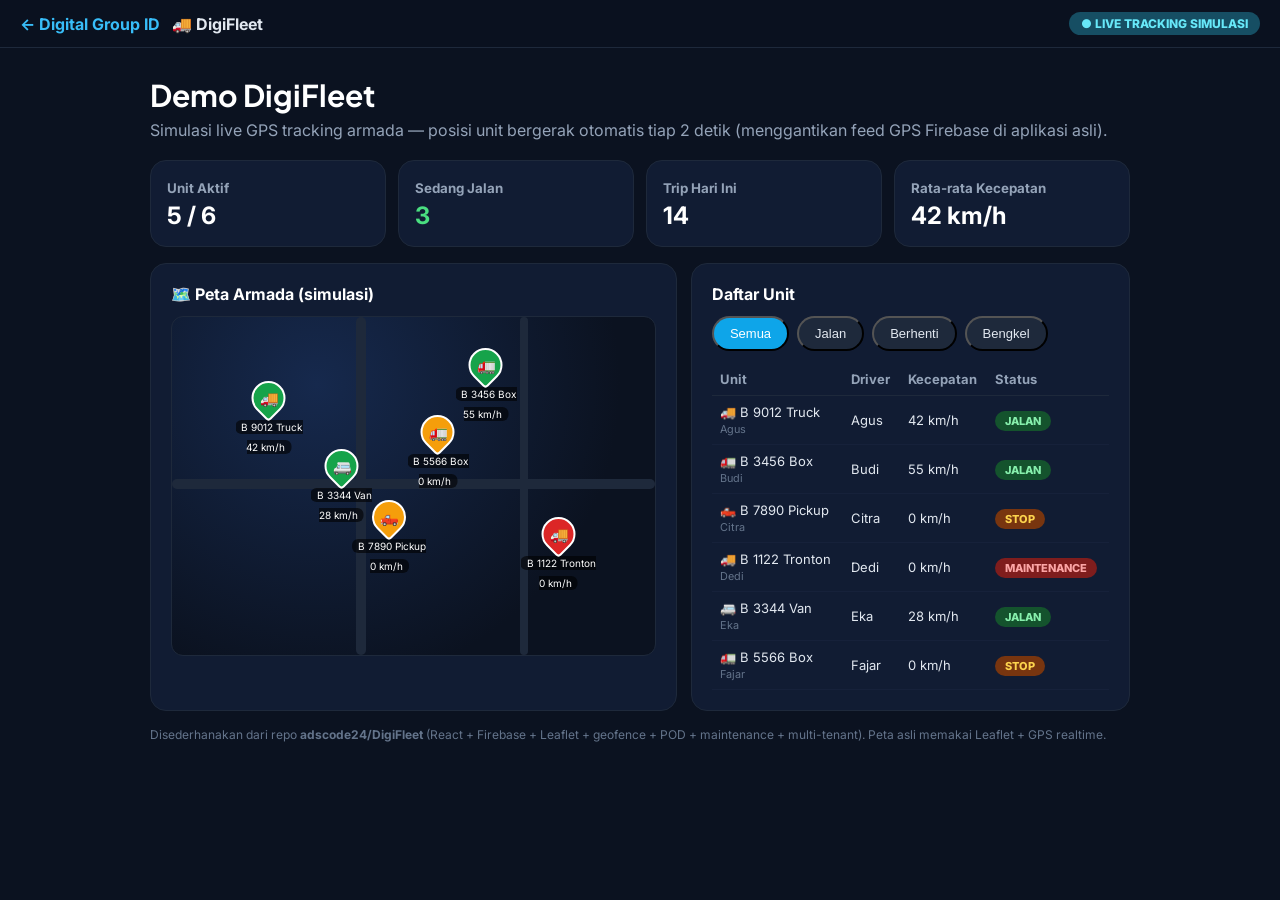
==== demo/digifleet.html @ 6dc24df2 "Tambah 4 halaman live demo: DigiNote, DigiLearn, DigiFuel, DigiFleet" ====
<!DOCTYPE html>
<html lang="id">
<head>
<meta charset="UTF-8"><meta name="viewport" content="width=device-width, initial-scale=1.0">
<title>Demo DigiFleet — Digital Group ID</title>
<link href="https://fonts.googleapis.com/css2?family=Inter:wght@400;600;700;800&family=Plus+Jakarta+Sans:wght@700;800&display=swap" rel="stylesheet">
<style>
*{margin:0;padding:0;box-sizing:border-box}body{font-family:Inter,system-ui,sans-serif;background:#0B1220;color:#E2E8F0;min-height:100vh}
.top{position:sticky;top:0;background:rgba(11,18,32,.9);backdrop-filter:blur(10px);border-bottom:1px solid #1E293B;padding:12px 20px;display:flex;gap:12px;align-items:center;z-index:10}
.top a{color:#38BDF8;font-weight:700;text-decoration:none}.pill{margin-left:auto;background:#164E63;color:#67E8F9;font-size:12px;font-weight:800;padding:4px 12px;border-radius:99px;animation:blink 2s infinite}
@keyframes blink{50%{opacity:.6}}
.wrap{max-width:1020px;margin:0 auto;padding:28px 20px 60px}
h1{font-family:'Plus Jakarta Sans';font-size:30px;color:#fff}.sub{color:#94A3B8;margin:6px 0 20px}
.cards{display:grid;grid-template-columns:repeat(4,1fr);gap:12px;margin-bottom:16px}
.card{background:#111C33;border:1px solid #1E293B;border-radius:16px;padding:16px}
.card small{color:#94A3B8;font-weight:700}.card strong{font-size:24px;display:block;margin-top:4px;color:#fff}
.grid{display:grid;grid-template-columns:1.2fr 1fr;gap:14px}
.panel{background:#111C33;border:1px solid #1E293B;border-radius:16px;padding:20px}
.panel h3{color:#fff;margin-bottom:12px;font-size:16px}
#map{position:relative;height:340px;background:radial-gradient(circle at 30% 20%,#16294d,#0B1220 70%);border-radius:12px;overflow:hidden;border:1px solid #1E293B}
.road{position:absolute;background:#1E293B;border-radius:99px}
.unit{position:absolute;transform:translate(-50%,-50%);transition:left 1.8s linear,top 1.8s linear;text-align:center}
.pin{width:34px;height:34px;border-radius:50% 50% 50% 4px;transform:rotate(-45deg);display:grid;place-items:center;font-size:15px;margin:0 auto;border:2px solid #fff}
.pin span{transform:rotate(45deg)}
.u-jalan .pin{background:#16A34A}.u-stop .pin{background:#F59E0B}.u-maintenance .pin{background:#DC2626}
.unit small{background:rgba(0,0,0,.6);border-radius:6px;padding:1px 6px;font-size:10px;color:#fff;white-space:nowrap}
table{width:100%;border-collapse:collapse;font-size:13px}
th{text-align:left;color:#94A3B8;padding:8px;border-bottom:1px solid #1E293B}td{padding:8px;border-bottom:1px solid #16213a}
.st{font-size:11px;font-weight:800;padding:3px 10px;border-radius:99px}
.jalan{background:#14532D;color:#86EFAC}.stop{background:#78350F;color:#FCD34D}.maintenance{background:#7F1D1D;color:#FCA5A5}
.filters{display:flex;gap:8px;margin-bottom:12px;flex-wrap:wrap}
.filters button{width:auto;padding:8px 16px;font-size:13px;background:#1E293B;color:#E2E8F0;border-radius:99px}
.filters button.on{background:#0EA5E9;color:#fff}
.note{margin-top:16px;font-size:12px;color:#64748B}
@media(max-width:760px){.cards{grid-template-columns:1fr 1fr}.grid{grid-template-columns:1fr}}
</style>
</head>
<body>
<div class="top"><a href="../index.html">← Digital Group ID</a><b>🚚 DigiFleet</b><span class="pill">● LIVE TRACKING SIMULASI</span></div>
<div class="wrap">
<h1>Demo DigiFleet</h1>
<p class="sub">Simulasi live GPS tracking armada — posisi unit bergerak otomatis tiap 2 detik (menggantikan feed GPS Firebase di aplikasi asli).</p>
<div class="cards">
<div class="card"><small>Unit Aktif</small><strong id="cAktif">—</strong></div>
<div class="card"><small>Sedang Jalan</small><strong id="cJalan" style="color:#4ADE80">—</strong></div>
<div class="card"><small>Trip Hari Ini</small><strong id="cTrip">—</strong></div>
<div class="card"><small>Rata-rata Kecepatan</small><strong id="cSpd">—</strong></div>
</div>
<div class="grid">
<div class="panel"><h3>🗺️ Peta Armada (simulasi)</h3><div id="map"></div></div>
<div class="panel"><h3>Daftar Unit</h3>
<div class="filters"><button class="on" onclick="filter('all',this)">Semua</button><button onclick="filter('jalan',this)">Jalan</button><button onclick="filter('stop',this)">Berhenti</button><button onclick="filter('maintenance',this)">Bengkel</button></div>
<table><thead><tr><th>Unit</th><th>Driver</th><th>Kecepatan</th><th>Status</th></tr></thead><tbody id="tb"></tbody></table></div>
</div>
<p class="note">Disederhanakan dari repo <b>adscode24/DigiFleet</b> (React + Firebase + Leaflet + geofence + POD + maintenance + multi-tenant). Peta asli memakai Leaflet + GPS realtime.</p>
</div>
<script>
let F='all';
let units=[
 {n:'B 9012 Truck',d:'Agus',x:20,y:30,spd:42,st:'jalan',e:'🚚'},
 {n:'B 3456 Box',d:'Budi',x:65,y:20,spd:55,st:'jalan',e:'🚛'},
 {n:'B 7890 Pickup',d:'Citra',x:45,y:65,spd:0,st:'stop',e:'🛻'},
 {n:'B 1122 Tronton',d:'Dedi',x:80,y:70,spd:0,st:'maintenance',e:'🚚'},
 {n:'B 3344 Van',d:'Eka',x:35,y:50,spd:28,st:'jalan',e:'🚐'},
 {n:'B 5566 Box',d:'Fajar',x:55,y:40,spd:0,st:'stop',e:'🚛'}];
const map=document.getElementById('map');
map.innerHTML='<div class="road" style="left:0;right:0;top:48%;height:10px"></div><div class="road" style="top:0;bottom:0;left:38%;width:10px"></div><div class="road" style="top:0;bottom:0;left:72%;width:8px"></div>'+map.innerHTML;
function draw(){
 map.querySelectorAll('.unit').forEach(e=>e.remove());
 units.filter(u=>F==='all'||u.st===F).forEach(u=>{
  const d=document.createElement('div');d.className='unit u-'+u.st;d.style.left=u.x+'%';d.style.top=u.y+'%';
  d.innerHTML=`<div class="pin"><span>${u.e}</span></div><small>${u.n}<br>${u.spd} km/h</small>`;map.appendChild(d);});
 document.getElementById('tb').innerHTML=units.filter(u=>F==='all'||u.st===F).map(u=>`<tr><td>${u.e} ${u.n}<br><small style="color:#64748B">${u.d}</small></td><td>${u.d}</td><td>${u.spd} km/h</td><td><span class="st ${u.st}">${u.st.toUpperCase()}</span></td></tr>`).join('');
 document.getElementById('cAktif').textContent=units.filter(u=>u.st!=='maintenance').length+' / '+units.length;
 document.getElementById('cJalan').textContent=units.filter(u=>u.st==='jalan').length;
 document.getElementById('cTrip').textContent=14+Math.floor(Math.random()*3);
 const j=units.filter(u=>u.st==='jalan');
 document.getElementById('cSpd').textContent=j.length?Math.round(j.reduce((a,b)=>a+b.spd,0)/j.length)+' km/h':'—';
}
function filter(f,btn){F=f;document.querySelectorAll('.filters button').forEach(b=>b.classList.remove('on'));btn.classList.add('on');draw();}
setInterval(()=>{units.forEach(u=>{if(u.st==='jalan'){u.x=Math.min(95,Math.max(5,u.x+(Math.random()*8-4)));u.y=Math.min(92,Math.max(8,u.y+(Math.random()*8-4)));u.spd=Math.max(15,Math.min(80,u.spd+Math.round(Math.random()*10-5)));}});draw();},2000);
draw();
</script>
</body>
</html>
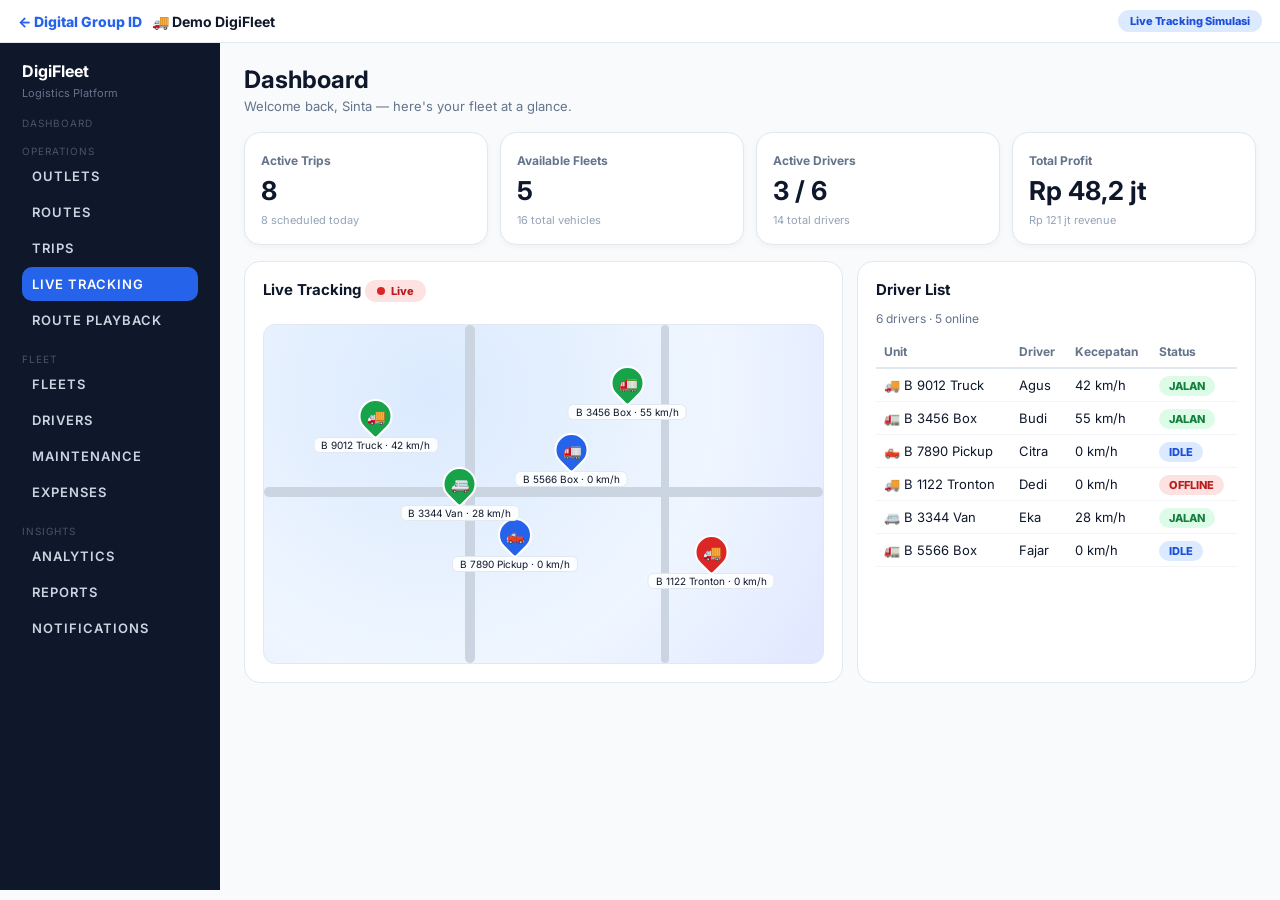
==== commit db8b3c65: "Demo pages: mirip UI asli app (phone frame / TMS layout)" ====
--- a/demo/digifleet.html
+++ b/demo/digifleet.html
@@ -3,81 +3,109 @@
 <head>
 <meta charset="UTF-8"><meta name="viewport" content="width=device-width, initial-scale=1.0">
 <title>Demo DigiFleet — Digital Group ID</title>
-<link href="https://fonts.googleapis.com/css2?family=Inter:wght@400;600;700;800&family=Plus+Jakarta+Sans:wght@700;800&display=swap" rel="stylesheet">
+<link href="https://fonts.googleapis.com/css2?family=Inter:wght@400;600;700;800&display=swap" rel="stylesheet">
 <style>
-*{margin:0;padding:0;box-sizing:border-box}body{font-family:Inter,system-ui,sans-serif;background:#0B1220;color:#E2E8F0;min-height:100vh}
-.top{position:sticky;top:0;background:rgba(11,18,32,.9);backdrop-filter:blur(10px);border-bottom:1px solid #1E293B;padding:12px 20px;display:flex;gap:12px;align-items:center;z-index:10}
-.top a{color:#38BDF8;font-weight:700;text-decoration:none}.pill{margin-left:auto;background:#164E63;color:#67E8F9;font-size:12px;font-weight:800;padding:4px 12px;border-radius:99px;animation:blink 2s infinite}
-@keyframes blink{50%{opacity:.6}}
-.wrap{max-width:1020px;margin:0 auto;padding:28px 20px 60px}
-h1{font-family:'Plus Jakarta Sans';font-size:30px;color:#fff}.sub{color:#94A3B8;margin:6px 0 20px}
-.cards{display:grid;grid-template-columns:repeat(4,1fr);gap:12px;margin-bottom:16px}
-.card{background:#111C33;border:1px solid #1E293B;border-radius:16px;padding:16px}
-.card small{color:#94A3B8;font-weight:700}.card strong{font-size:24px;display:block;margin-top:4px;color:#fff}
-.grid{display:grid;grid-template-columns:1.2fr 1fr;gap:14px}
-.panel{background:#111C33;border:1px solid #1E293B;border-radius:16px;padding:20px}
-.panel h3{color:#fff;margin-bottom:12px;font-size:16px}
-#map{position:relative;height:340px;background:radial-gradient(circle at 30% 20%,#16294d,#0B1220 70%);border-radius:12px;overflow:hidden;border:1px solid #1E293B}
-.road{position:absolute;background:#1E293B;border-radius:99px}
-.unit{position:absolute;transform:translate(-50%,-50%);transition:left 1.8s linear,top 1.8s linear;text-align:center}
-.pin{width:34px;height:34px;border-radius:50% 50% 50% 4px;transform:rotate(-45deg);display:grid;place-items:center;font-size:15px;margin:0 auto;border:2px solid #fff}
+*{margin:0;padding:0;box-sizing:border-box}
+body{font-family:Inter,system-ui,sans-serif;background:#f8fafc;color:#0f172a;min-height:100vh}
+.top{position:sticky;top:0;z-index:50;background:rgba(255,255,255,.9);backdrop-filter:blur(10px);border-bottom:1px solid #e2e8f0;padding:10px 18px;display:flex;gap:10px;align-items:center;font-size:14px}
+.top a{color:#2563eb;font-weight:800;text-decoration:none}.pill{margin-left:auto;background:#DBEAFE;color:#1d4ed8;font-size:11px;font-weight:800;padding:4px 12px;border-radius:99px;animation:bl 2s infinite}
+@keyframes bl{50%{opacity:.5}}
+.app{display:grid;grid-template-columns:220px 1fr;min-height:calc(100vh - 53px)}
+.side{background:#0f172a;color:#cbd5e1;padding:18px 12px}
+.side h2{color:#fff;font-size:16px;padding:0 10px}
+.side small{color:#64748b;font-size:11px;padding:0 10px}
+.nav-g{margin-top:16px;font-size:10px;letter-spacing:.1em;text-transform:uppercase;color:#475569;padding:0 10px}
+.nav-g a{display:block;padding:9px 10px;border-radius:10px;color:#cbd5e1;text-decoration:none;font-size:13px;font-weight:600;margin:2px 0}
+.nav-g a.on{background:#2563eb;color:#fff}
+.main{padding:22px 24px}
+.main h1{font-size:24px}
+.main .sub{color:#64748b;font-size:13px;margin:4px 0 18px}
+.stats{display:grid;grid-template-columns:repeat(4,1fr);gap:12px;margin-bottom:16px}
+.stat{background:#fff;border:1px solid #e2e8f0;border-radius:16px;padding:16px;box-shadow:0 2px 6px rgba(0,0,0,.04)}
+.stat small{color:#64748b;font-weight:700;font-size:12px}
+.stat strong{display:block;font-size:26px;margin:6px 0 2px}
+.stat span{font-size:11px;color:#94a3b8}
+.grid{display:grid;grid-template-columns:1.5fr 1fr;gap:14px}
+.panel{background:#fff;border:1px solid #e2e8f0;border-radius:16px;padding:18px}
+.panel h3{font-size:15px;margin-bottom:12px}
+#map{position:relative;height:340px;border-radius:12px;overflow:hidden;background:radial-gradient(circle at 30% 20%,#dbeafe,#eff6ff 60%,#e0e7ff);border:1px solid #e2e8f0}
+.road{position:absolute;background:#cbd5e1;border-radius:99px}
+.unit{position:absolute;transform:translate(-50%,-50%);transition:left 1.8s linear,top 1.8s linear;text-align:center;z-index:2}
+.pin{width:34px;height:34px;border-radius:50% 50% 50% 4px;transform:rotate(-45deg);display:grid;place-items:center;margin:0 auto;border:2px solid #fff;font-size:15px}
 .pin span{transform:rotate(45deg)}
-.u-jalan .pin{background:#16A34A}.u-stop .pin{background:#F59E0B}.u-maintenance .pin{background:#DC2626}
-.unit small{background:rgba(0,0,0,.6);border-radius:6px;padding:1px 6px;font-size:10px;color:#fff;white-space:nowrap}
+.u-jalan .pin{background:#16a34a}.u-idle .pin{background:#2563eb}.u-offline .pin{background:#dc2626}
+.unit small{background:rgba(255,255,255,.9);border:1px solid #e2e8f0;border-radius:6px;padding:1px 7px;font-size:10px;white-space:nowrap;display:inline-block;margin-top:3px}
 table{width:100%;border-collapse:collapse;font-size:13px}
-th{text-align:left;color:#94A3B8;padding:8px;border-bottom:1px solid #1E293B}td{padding:8px;border-bottom:1px solid #16213a}
+th{text-align:left;color:#64748b;padding:8px;border-bottom:2px solid #e2e8f0;font-size:12px}td{padding:8px;border-bottom:1px solid #f1f5f9}
 .st{font-size:11px;font-weight:800;padding:3px 10px;border-radius:99px}
-.jalan{background:#14532D;color:#86EFAC}.stop{background:#78350F;color:#FCD34D}.maintenance{background:#7F1D1D;color:#FCA5A5}
-.filters{display:flex;gap:8px;margin-bottom:12px;flex-wrap:wrap}
-.filters button{width:auto;padding:8px 16px;font-size:13px;background:#1E293B;color:#E2E8F0;border-radius:99px}
-.filters button.on{background:#0EA5E9;color:#fff}
-.note{margin-top:16px;font-size:12px;color:#64748B}
-@media(max-width:760px){.cards{grid-template-columns:1fr 1fr}.grid{grid-template-columns:1fr}}
+.jalan{background:#DCFCE7;color:#15803D}.idle{background:#DBEAFE;color:#1d4ed8}.offline{background:#FEE2E2;color:#B91C1C}
+.blive{display:inline-flex;align-items:center;gap:6px;background:#FEE2E2;color:#B91C1C;font-size:11px;font-weight:800;padding:4px 12px;border-radius:99px;margin-bottom:10px}
+.blive i{width:8px;height:8px;border-radius:50%;background:#DC2626;animation:bl 1.4s infinite}
+@media(max-width:900px){.app{grid-template-columns:1fr}.side{display:none}.stats{grid-template-columns:1fr 1fr}.grid{grid-template-columns:1fr}}
 </style>
 </head>
 <body>
-<div class="top"><a href="../index.html">← Digital Group ID</a><b>🚚 DigiFleet</b><span class="pill">● LIVE TRACKING SIMULASI</span></div>
-<div class="wrap">
-<h1>Demo DigiFleet</h1>
-<p class="sub">Simulasi live GPS tracking armada — posisi unit bergerak otomatis tiap 2 detik (menggantikan feed GPS Firebase di aplikasi asli).</p>
-<div class="cards">
-<div class="card"><small>Unit Aktif</small><strong id="cAktif">—</strong></div>
-<div class="card"><small>Sedang Jalan</small><strong id="cJalan" style="color:#4ADE80">—</strong></div>
-<div class="card"><small>Trip Hari Ini</small><strong id="cTrip">—</strong></div>
-<div class="card"><small>Rata-rata Kecepatan</small><strong id="cSpd">—</strong></div>
-</div>
-<div class="grid">
-<div class="panel"><h3>🗺️ Peta Armada (simulasi)</h3><div id="map"></div></div>
-<div class="panel"><h3>Daftar Unit</h3>
-<div class="filters"><button class="on" onclick="filter('all',this)">Semua</button><button onclick="filter('jalan',this)">Jalan</button><button onclick="filter('stop',this)">Berhenti</button><button onclick="filter('maintenance',this)">Bengkel</button></div>
-<table><thead><tr><th>Unit</th><th>Driver</th><th>Kecepatan</th><th>Status</th></tr></thead><tbody id="tb"></tbody></table></div>
-</div>
-<p class="note">Disederhanakan dari repo <b>adscode24/DigiFleet</b> (React + Firebase + Leaflet + geofence + POD + maintenance + multi-tenant). Peta asli memakai Leaflet + GPS realtime.</p>
+<div class="top"><a href="../index.html">← Digital Group ID</a><b>🚚 Demo DigiFleet</b><span class="pill">Live Tracking Simulasi</span></div>
+<div class="app">
+  <aside class="side">
+    <h2>DigiFleet</h2><small>Logistics Platform</small>
+    <div class="nav-g">Dashboard</div>
+    <div class="nav-g">Operations
+      <a>Outlets</a><a>Routes</a><a>Trips</a><a class="on">Live Tracking</a><a>Route Playback</a>
+    </div>
+    <div class="nav-g">Fleet
+      <a>Fleets</a><a>Drivers</a><a>Maintenance</a><a>Expenses</a>
+    </div>
+    <div class="nav-g">Insights
+      <a>Analytics</a><a>Reports</a><a>Notifications</a>
+    </div>
+  </aside>
+  <main class="main">
+    <h1>Dashboard</h1>
+    <p class="sub">Welcome back, Sinta — here's your fleet at a glance.</p>
+    <div class="stats">
+      <div class="stat"><small>Active Trips</small><strong id="cTrip">—</strong><span>8 scheduled today</span></div>
+      <div class="stat"><small>Available Fleets</small><strong id="cUnit">—</strong><span>16 total vehicles</span></div>
+      <div class="stat"><small>Active Drivers</small><strong id="cDriver">—</strong><span>14 total drivers</span></div>
+      <div class="stat"><small>Total Profit</small><strong>Rp 48,2 jt</strong><span>Rp 121 jt revenue</span></div>
+    </div>
+    <div class="grid">
+      <div class="panel">
+        <h3>Live Tracking <span class="blive"><i></i>Live</span></h3>
+        <div id="map">
+          <div class="road" style="left:0;right:0;top:48%;height:10px"></div>
+          <div class="road" style="top:0;bottom:0;left:36%;width:10px"></div>
+          <div class="road" style="top:0;bottom:0;left:71%;width:8px"></div>
+        </div>
+      </div>
+      <div class="panel">
+        <h3>Driver List</h3>
+        <p style="font-size:12px;color:#64748b;margin-bottom:10px" id="drvSub">—</p>
+        <table><thead><tr><th>Unit</th><th>Driver</th><th>Kecepatan</th><th>Status</th></tr></thead><tbody id="tb"></tbody></table>
+      </div>
+    </div>
+  </main>
 </div>
 <script>
-let F='all';
 let units=[
  {n:'B 9012 Truck',d:'Agus',x:20,y:30,spd:42,st:'jalan',e:'🚚'},
  {n:'B 3456 Box',d:'Budi',x:65,y:20,spd:55,st:'jalan',e:'🚛'},
- {n:'B 7890 Pickup',d:'Citra',x:45,y:65,spd:0,st:'stop',e:'🛻'},
- {n:'B 1122 Tronton',d:'Dedi',x:80,y:70,spd:0,st:'maintenance',e:'🚚'},
+ {n:'B 7890 Pickup',d:'Citra',x:45,y:65,spd:0,st:'idle',e:'🛻'},
+ {n:'B 1122 Tronton',d:'Dedi',x:80,y:70,spd:0,st:'offline',e:'🚚'},
  {n:'B 3344 Van',d:'Eka',x:35,y:50,spd:28,st:'jalan',e:'🚐'},
- {n:'B 5566 Box',d:'Fajar',x:55,y:40,spd:0,st:'stop',e:'🚛'}];
+ {n:'B 5566 Box',d:'Fajar',x:55,y:40,spd:0,st:'idle',e:'🚛'}];
 const map=document.getElementById('map');
-map.innerHTML='<div class="road" style="left:0;right:0;top:48%;height:10px"></div><div class="road" style="top:0;bottom:0;left:38%;width:10px"></div><div class="road" style="top:0;bottom:0;left:72%;width:8px"></div>'+map.innerHTML;
 function draw(){
  map.querySelectorAll('.unit').forEach(e=>e.remove());
- units.filter(u=>F==='all'||u.st===F).forEach(u=>{
+ units.forEach(u=>{
   const d=document.createElement('div');d.className='unit u-'+u.st;d.style.left=u.x+'%';d.style.top=u.y+'%';
-  d.innerHTML=`<div class="pin"><span>${u.e}</span></div><small>${u.n}<br>${u.spd} km/h</small>`;map.appendChild(d);});
- document.getElementById('tb').innerHTML=units.filter(u=>F==='all'||u.st===F).map(u=>`<tr><td>${u.e} ${u.n}<br><small style="color:#64748B">${u.d}</small></td><td>${u.d}</td><td>${u.spd} km/h</td><td><span class="st ${u.st}">${u.st.toUpperCase()}</span></td></tr>`).join('');
- document.getElementById('cAktif').textContent=units.filter(u=>u.st!=='maintenance').length+' / '+units.length;
- document.getElementById('cJalan').textContent=units.filter(u=>u.st==='jalan').length;
- document.getElementById('cTrip').textContent=14+Math.floor(Math.random()*3);
- const j=units.filter(u=>u.st==='jalan');
- document.getElementById('cSpd').textContent=j.length?Math.round(j.reduce((a,b)=>a+b.spd,0)/j.length)+' km/h':'—';
+  d.innerHTML=`<div class="pin"><span>${u.e}</span></div><small>${u.n} · ${u.spd} km/h</small>`;map.appendChild(d);});
+ document.getElementById('tb').innerHTML=units.map(u=>`<tr><td>${u.e} ${u.n}</td><td>${u.d}</td><td>${u.spd} km/h</td><td><span class="st ${u.st}">${u.st.toUpperCase()}</span></td></tr>`).join('');
+ document.getElementById('cTrip').textContent=8;
+ document.getElementById('cUnit').textContent=units.filter(u=>u.st!=='offline').length;
+ document.getElementById('cDriver').textContent=units.filter(u=>u.st==='jalan').length+' / '+units.length;
+ document.getElementById('drvSub').textContent=`${units.length} drivers · ${units.filter(u=>u.st!=='offline').length} online`;
 }
-function filter(f,btn){F=f;document.querySelectorAll('.filters button').forEach(b=>b.classList.remove('on'));btn.classList.add('on');draw();}
 setInterval(()=>{units.forEach(u=>{if(u.st==='jalan'){u.x=Math.min(95,Math.max(5,u.x+(Math.random()*8-4)));u.y=Math.min(92,Math.max(8,u.y+(Math.random()*8-4)));u.spd=Math.max(15,Math.min(80,u.spd+Math.round(Math.random()*10-5)));}});draw();},2000);
 draw();
 </script>
